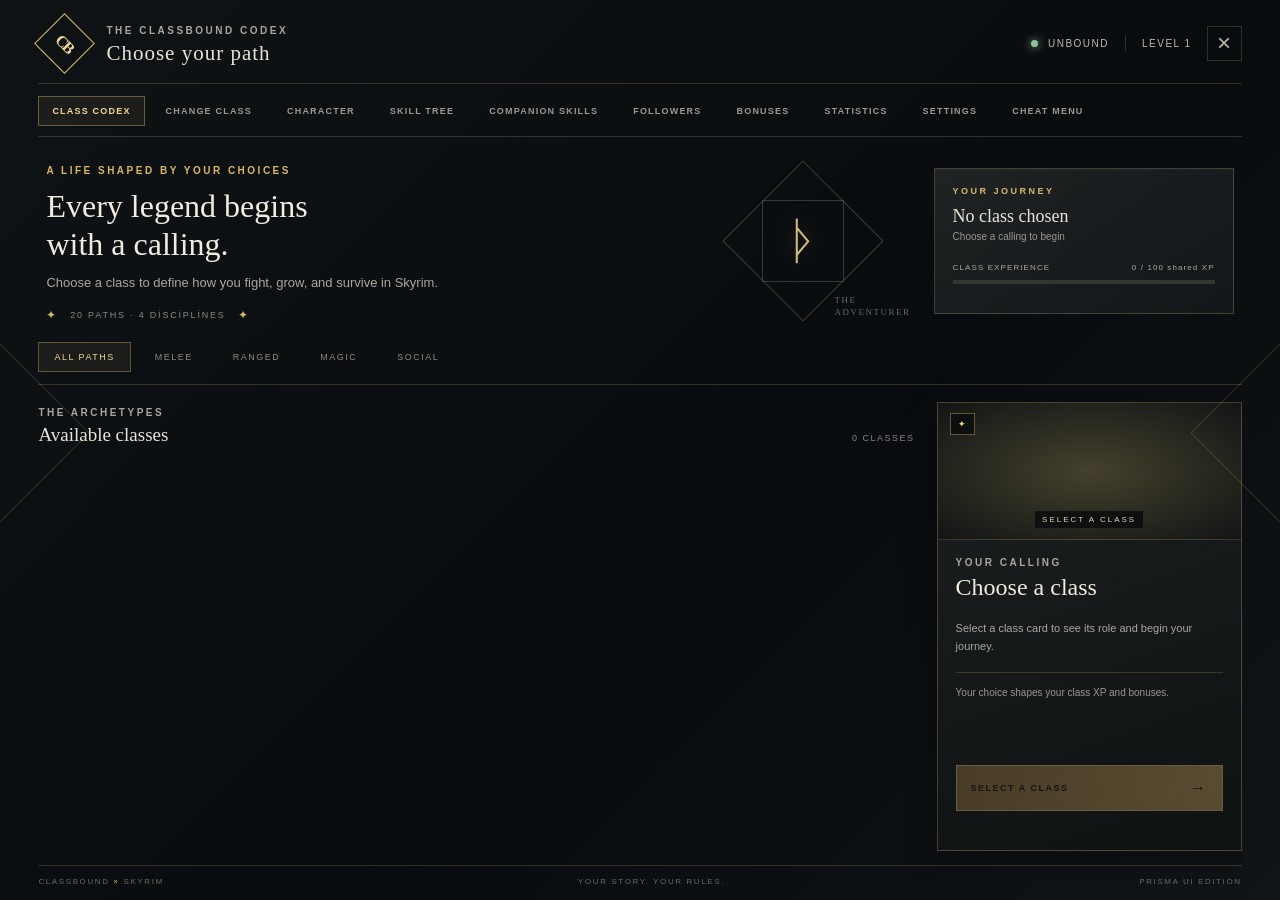
==== Data/PrismaUI/views/ClassBound/index.html @ ce608eff "Initial ClassBound source and UI" ====
<!doctype html>
<html lang="tr">
<head>
  <meta charset="utf-8">
  <meta name="viewport" content="width=device-width, initial-scale=1">
  <title>ClassBound</title>
  <link rel="stylesheet" href="styles.css">
</head>
<body>
  <main class="app-shell">
    <header class="topbar">
      <div class="brand-mark">CB</div>
      <div class="brand-copy"><span class="eyebrow">THE CLASSBOUND CODEX</span><h1>Choose your path</h1></div>
      <div class="top-status"><span class="status-dot"></span><span id="active-label">UNBOUND</span><span class="divider"></span><span id="level-label">LEVEL 1</span></div>
      <button class="icon-button" aria-label="Close" onclick="window.closeClassBound()">×</button>
    </header>

    <nav class="page-nav" id="page-nav" aria-label="ClassBound pages"></nav>

    <div class="page-panel" id="page-codex">

    <section class="hero-row">
      <div class="hero-copy">
        <span class="eyebrow gold">A LIFE SHAPED BY YOUR CHOICES</span>
        <h2 id="hero-title">Every legend begins<br>with a calling.</h2>
        <p id="hero-description">Choose a class to define how you fight, grow, and survive in Skyrim.</p>
        <div class="hero-meta"><span class="rune">✦</span><span>20 paths · 4 disciplines</span><span class="rune">✦</span></div>
      </div>
      <div class="hero-art" aria-hidden="true"><div class="sigil-ring ring-one"></div><div class="sigil-ring ring-two"></div><div class="sigil">ᚦ</div><div class="art-caption">THE<br>ADVENTURER</div></div>
      <aside class="progress-card">
        <div class="card-kicker">YOUR JOURNEY</div>
        <div class="journey-class" id="journey-class">No class chosen</div>
        <div class="journey-sub" id="journey-sub">Choose a calling to begin</div>
        <div class="xp-label"><span>CLASS EXPERIENCE</span><span id="xp-values">0 / 100</span></div>
        <div class="xp-track"><div id="xp-fill"></div></div>
        <div class="journey-footer"><span id="change-cost"></span></div>
      </aside>
    </section>

    <nav class="category-nav" id="category-nav" aria-label="Class categories"></nav>
    <section class="content-grid">
      <div class="class-list-wrap">
        <div class="section-heading"><div><span class="eyebrow">THE ARCHETYPES</span><h3>Available classes</h3></div><span class="class-count" id="class-count">20 CLASSES</span></div>
        <div class="class-grid" id="class-grid"></div>
      </div>
      <aside class="detail-panel" id="detail-panel">
        <div class="detail-art" id="detail-art"><img class="detail-image" id="detail-image" alt="" hidden><div class="detail-sigil" id="detail-sigil">✦</div><span class="detail-tag" id="detail-category">SELECT A CLASS</span></div>
        <div class="detail-body">
          <div class="eyebrow">YOUR CALLING</div>
          <h3 id="detail-name">Choose a class</h3>
          <p id="detail-playstyle" class="playstyle"></p>
          <p id="detail-description" class="detail-description">Select a class card to see its role and begin your journey.</p>
          <div class="detail-rule"></div>
          <div class="selection-note" id="selection-note">Your choice shapes your class XP and bonuses.</div>
          <button class="choose-button" id="choose-button" disabled onclick="window.showConfirmation()"><span id="choose-label">SELECT A CLASS</span><span>→</span></button>
          <div class="trainer-note" id="trainer-note"></div>
        </div>
      </aside>
    </section>
    <footer class="bottom-bar"><span>CLASSBOUND <i>×</i> SKYRIM</span><span>YOUR STORY. YOUR RULES.</span><span>PRISMA UI EDITION</span></footer>
    </div>

    <div class="page-panel" id="page-other" hidden>
      <section class="dynamic-panel">
        <header class="dynamic-heading"><span class="eyebrow gold">CLASSBOUND CODEX</span><h2 id="dynamic-title">Character</h2><p id="dynamic-subtitle"></p></header>
        <div id="dynamic-content" class="dynamic-content"></div>
      </section>
      <footer class="bottom-bar"><span>CLASSBOUND <i>×</i> SKYRIM</span><span>YOUR STORY. YOUR RULES.</span><span id="dynamic-footer">PRISMA UI EDITION</span></footer>
    </div>
  </main>
  <div class="modal-backdrop" id="confirm-modal" hidden>
    <section class="confirm-dialog" role="dialog" aria-modal="true" aria-labelledby="confirm-title">
      <span class="eyebrow gold">A CHOICE THAT SHAPES YOUR JOURNEY</span>
      <h2 id="confirm-title">Choose this calling?</h2>
      <p id="confirm-copy"></p>
      <div class="confirm-actions"><button class="cancel-button" onclick="hideConfirmation()">CANCEL</button><button class="confirm-button" onclick="confirmSelection()">CONFIRM</button></div>
    </section>
  </div>
  <audio id="classbound-level-up-audio" src="assets/level-up.mp3" preload="auto"></audio>
  <script src="app.js"></script>
</body>
</html>
---- Data/PrismaUI/views/ClassBound/styles.css ----
:root{color-scheme:dark;--ink:#e8e4d9;--muted:#9d9a91;--gold:#d8b66a;--gold-bright:#f0d795;--line:rgba(218,184,109,.2);--panel:rgba(16,19,22,.92);--blue:#88a7b9}
*{box-sizing:border-box}
html,body{margin:0;width:100%;height:100%;overflow:hidden;background:transparent;color:var(--ink);font-family:Georgia,'Segoe UI',serif}
body{display:grid;place-items:center;padding:2.2vh 3vw;background:radial-gradient(ellipse at 50% 42%,rgba(23,34,39,.62),rgba(4,7,9,.25) 68%,transparent)}
button{font:inherit;color:inherit}
.app-shell{width:min(1520px,94vw);height:min(940px,92vh);min-height:620px;padding:26px 34px 16px;display:flex;flex-direction:column;background:linear-gradient(135deg,rgba(15,19,22,.97),rgba(9,12,15,.94) 58%,rgba(17,20,23,.96));border:1px solid rgba(224,190,118,.4);box-shadow:0 24px 90px #000b,inset 0 0 0 5px rgba(218,184,109,.035);position:relative;overflow:hidden}
.app-shell:before,.app-shell:after{content:"";position:absolute;width:180px;height:180px;border:1px solid rgba(218,184,109,.18);transform:rotate(45deg);pointer-events:none}
.app-shell:before{left:-130px;top:38%}.app-shell:after{right:-130px;top:38%}
.topbar{display:flex;align-items:center;gap:15px;padding-bottom:17px;border-bottom:1px solid var(--line);z-index:1}
.brand-mark{width:43px;height:43px;border:1px solid var(--gold);display:grid;place-items:center;color:var(--gold-bright);font-weight:700;letter-spacing:-2px;transform:rotate(45deg);margin:0 5px}
.brand-copy{flex:1}.eyebrow,.card-kicker{font:600 10px 'Segoe UI',sans-serif;letter-spacing:2.5px;color:#a9a69d}.brand-copy h1{font:500 21px Georgia,serif;margin:3px 0 0;letter-spacing:1px}.gold{color:var(--gold)}
.top-status{display:flex;align-items:center;gap:10px;color:#bdb9ae;font:10px 'Segoe UI',sans-serif;letter-spacing:1.5px}.status-dot{width:7px;height:7px;border-radius:50%;background:#8dc29b;box-shadow:0 0 9px #8dc29b}.divider{height:16px;border-left:1px solid var(--line);margin:0 6px}
.icon-button{width:35px;height:35px;border:1px solid var(--line);background:transparent;color:#bab5a8;font:24px 'Segoe UI',sans-serif;cursor:pointer}.icon-button:hover{border-color:var(--gold);color:var(--gold-bright)}
.hero-row{display:grid;grid-template-columns:1fr 210px 300px;align-items:center;gap:26px;min-height:205px;padding:19px 8px 16px;position:relative}.hero-copy{z-index:1}.hero-copy h2{font:500 clamp(25px,2.5vw,37px)/1.18 Georgia,serif;margin:10px 0;color:#f1ecdf}.hero-copy p{color:#aaa79e;font:13px 'Segoe UI',sans-serif;margin:0;max-width:440px;line-height:1.6}.hero-meta{display:flex;align-items:center;gap:12px;color:#89877f;font:9px 'Segoe UI',sans-serif;letter-spacing:1.8px;text-transform:uppercase;margin-top:14px}.rune{color:var(--gold);font-size:12px}
.hero-art{height:155px;position:relative;display:grid;place-items:center;opacity:.86}.sigil-ring{position:absolute;border:1px solid rgba(218,184,109,.34);transform:rotate(45deg)}.ring-one{height:114px;width:114px}.ring-two{height:82px;width:82px;border-color:rgba(136,167,185,.35);transform:none}.sigil{font:50px Georgia,serif;color:var(--gold-bright);text-shadow:0 0 28px #d8b66a59}.art-caption{position:absolute;right:-3px;bottom:0;font:9px/1.35 Georgia,serif;letter-spacing:1.5px;color:#77766e}
.progress-card{padding:17px 18px;background:linear-gradient(145deg,rgba(35,39,40,.85),rgba(20,24,26,.8));border:1px solid rgba(218,184,109,.24);box-shadow:inset 0 1px #ffffff0a}.card-kicker{color:var(--gold);font-size:9px}.journey-class{font:500 18px Georgia,serif;margin-top:10px}.journey-sub{font:10px 'Segoe UI',sans-serif;color:#99978e;margin-top:4px;min-height:13px}.xp-label{display:flex;justify-content:space-between;font:8px 'Segoe UI',sans-serif;letter-spacing:1.1px;color:#aaa79e;margin-top:19px}.xp-track{height:4px;background:#343634;margin-top:8px}.xp-track div{height:100%;width:0;background:linear-gradient(90deg,#927644,var(--gold-bright));box-shadow:0 0 10px #d8b66a66;transition:width .4s}.journey-footer{display:flex;justify-content:space-between;color:#9f9d95;font:9px 'Segoe UI',sans-serif;margin-top:12px}.journey-footer b{color:var(--gold-bright)}
.category-nav{display:flex;gap:8px;border-bottom:1px solid var(--line);padding:0 0 12px}.category-tab{border:1px solid transparent;background:transparent;color:#8c8a83;padding:9px 15px;font:9px 'Segoe UI',sans-serif;letter-spacing:1.5px;cursor:pointer}.category-tab:hover{color:#ddd6c6}.category-tab.active{color:var(--gold-bright);border-color:#dab86d5c;background:#dab86d12}
.content-grid{display:grid;grid-template-columns:minmax(0,1fr) 305px;gap:22px;min-height:0;flex:1;padding:17px 0 14px}.class-list-wrap{min-width:0;display:flex;flex-direction:column}.section-heading{display:flex;align-items:end;justify-content:space-between;margin-bottom:13px}.section-heading h3{font:500 19px Georgia,serif;margin:4px 0 0}.class-count{font:9px 'Segoe UI',sans-serif;letter-spacing:1.5px;color:#88867e;padding-bottom:3px}
.class-grid{display:grid;grid-template-columns:repeat(4,minmax(115px,1fr));gap:9px;overflow-y:auto;padding:2px 7px 10px 2px;align-content:start;scrollbar-width:thin;scrollbar-color:#66563a transparent}.class-card{min-height:92px;padding:13px 12px;background:linear-gradient(145deg,#232727c2,#131617cc);border:1px solid #ffffff13;cursor:pointer;text-align:left;position:relative;overflow:hidden;transition:transform .18s,border-color .18s}.class-card:before{content:"";position:absolute;left:0;top:0;bottom:0;width:2px;background:var(--accent,#c49c52);opacity:.6}.class-card:hover{transform:translateY(-2px);border-color:#dab86d80;background:linear-gradient(145deg,#36332acc,#161919db)}.class-card.selected{border-color:var(--gold);box-shadow:inset 0 0 18px #dab86d14}.class-card.current:after{content:"ACTIVE";position:absolute;right:7px;top:7px;color:#9dc4a4;font:7px 'Segoe UI',sans-serif;letter-spacing:1px}.class-icon{font:11px Georgia,serif;color:var(--accent,#d8b66a);letter-spacing:1px}.class-name{font:500 14px Georgia,serif;margin-top:9px;color:#e6e1d4}.class-role{font:9px 'Segoe UI',sans-serif;color:#929087;margin-top:4px;white-space:nowrap;overflow:hidden;text-overflow:ellipsis}
.detail-panel{border:1px solid #dab86d47;background:linear-gradient(160deg,#1d2121f0,#0e1112f5);display:flex;flex-direction:column;min-height:0;box-shadow:0 8px 30px #0006}.detail-art{height:137px;flex:none;display:grid;place-items:center;position:relative;background:radial-gradient(circle at 50% 55%,#ae8b442f,transparent 62%),linear-gradient(135deg,#25292a,#141819);border-bottom:1px solid var(--line)}.detail-art:before,.detail-art:after{content:"";position:absolute;width:90px;height:90px;border:1px solid #dab86d3b;transform:rotate(45deg)}.detail-art:after{width:62px;height:62px;transform:none;border-color:#88a7b940}.detail-sigil{font:34px Georgia,serif;color:var(--gold-bright);text-shadow:0 0 25px #d8b66a66;z-index:1}.detail-tag{position:absolute;bottom:11px;font:8px 'Segoe UI',sans-serif;letter-spacing:2px;color:#b5a984}.detail-body{padding:17px 18px;display:flex;flex-direction:column;min-height:0;flex:1}.detail-body h3{font:500 24px Georgia,serif;margin:6px 0 5px;color:#f2ecdd}.playstyle{margin:0;color:var(--blue);font:10px 'Segoe UI',sans-serif;letter-spacing:.7px;text-transform:uppercase}.detail-description{color:#aaa79e;font:11px/1.65 'Segoe UI',sans-serif;margin:13px 0}.detail-rule{border-top:1px solid var(--line);margin:4px 0 12px}.selection-note{font:10px/1.5 'Segoe UI',sans-serif;color:#9a978e;min-height:45px}.choose-button{display:flex;align-items:center;justify-content:space-between;width:100%;padding:13px 14px;margin-top:auto;background:linear-gradient(100deg,#9c7840,#c3a05c);border:1px solid #e2c783;color:#171512;font:700 9px 'Segoe UI',sans-serif;letter-spacing:1.5px;cursor:pointer;transition:.2s}.choose-button:hover:not(:disabled){filter:brightness(1.13);box-shadow:0 0 20px #d8b66a38}.choose-button:disabled{opacity:.4;cursor:default}.choose-button span:last-child{font-size:16px}.trainer-note{font:9px 'Segoe UI',sans-serif;color:#d0a46e;min-height:14px;margin-top:8px;text-align:center}
.bottom-bar{display:flex;justify-content:space-between;border-top:1px solid var(--line);padding-top:11px;color:#696a64;font:8px 'Segoe UI',sans-serif;letter-spacing:1.6px}.bottom-bar i{font-style:normal;color:var(--gold)}
.modal-backdrop{position:fixed;inset:0;z-index:5;display:grid;place-items:center;background:#020405bd;backdrop-filter:blur(4px)}.modal-backdrop[hidden]{display:none}.confirm-dialog{width:min(470px,90vw);padding:30px;background:linear-gradient(145deg,#222625,#101415);border:1px solid #dab86d80;box-shadow:0 20px 80px #000b}.confirm-dialog h2{font:500 25px Georgia,serif;margin:12px 0}.confirm-dialog p{font:12px/1.7 'Segoe UI',sans-serif;color:#aaa79e}.confirm-actions{display:flex;justify-content:flex-end;gap:10px;margin-top:25px}.confirm-actions button{padding:11px 18px;font:700 9px 'Segoe UI',sans-serif;letter-spacing:1.4px;cursor:pointer}.cancel-button{border:1px solid #ffffff26;background:#ffffff08;color:#c8c3b7}.confirm-button{border:1px solid #e2c783;background:linear-gradient(100deg,#9c7840,#c3a05c);color:#171512}
@media(max-width:1050px){.app-shell{padding:20px 22px 13px}.hero-row{grid-template-columns:1fr 150px 255px;gap:12px}.content-grid{grid-template-columns:minmax(0,1fr) 270px;gap:14px}.class-grid{grid-template-columns:repeat(3,minmax(110px,1fr))}.class-card{min-height:80px}.detail-body{padding:14px}}
@media(max-height:720px){.hero-row{min-height:160px;padding:10px 8px}.hero-art{height:120px}.detail-art{height:105px}.class-card{min-height:73px}.class-grid{gap:7px}.category-tab{padding:7px 12px}}
/* Prisma page navigation and full-screen shell keep the SKSE framework panel covered. */
html,body{background:#080b0d}
body{display:block;padding:0}
.app-shell{width:100vw;height:100vh;min-height:0;max-width:none;padding:20px 3vw 14px;border:0;box-shadow:none}
.page-nav{display:flex;gap:7px;overflow-x:auto;padding:12px 0 10px;border-bottom:1px solid var(--line);flex:none;scrollbar-width:thin}
.page-nav button{white-space:nowrap;border:1px solid transparent;background:transparent;color:#9b988e;padding:9px 13px;font:600 9px 'Segoe UI',sans-serif;letter-spacing:1.2px;cursor:pointer}
.page-nav button:hover{color:#eee7d7;border-color:#dab86d30}
.page-nav button.active{color:var(--gold-bright);background:#dab86d12;border-color:#dab86d66}
.page-panel{min-height:0;flex:1;display:flex;flex-direction:column;overflow:hidden}
.page-panel[hidden]{display:none}
.dynamic-panel{display:flex;flex-direction:column;min-height:0;flex:1;margin:14px 0;padding:24px 28px;background:linear-gradient(145deg,rgba(15,19,22,.98),rgba(9,12,15,.98));border:1px solid rgba(224,190,118,.3);overflow:hidden}
.dynamic-heading{padding-bottom:17px;border-bottom:1px solid var(--line);flex:none}
.dynamic-heading h2{font:500 27px Georgia,serif;margin:6px 0;color:#f1ecdf}
.dynamic-heading p{font:12px 'Segoe UI',sans-serif;color:#aaa79e;margin:0}
.dynamic-content{min-height:0;overflow:auto;padding:18px 6px 24px 0;display:grid;grid-template-columns:repeat(auto-fit,minmax(min(100%,330px),1fr));gap:13px;align-content:start;scrollbar-width:thin;scrollbar-color:#66563a transparent}
.info-card{padding:18px 20px;background:linear-gradient(145deg,#232727c2,#131617e8);border:1px solid #dab86d35;box-shadow:inset 2px 0 #dab86d36}
.info-card h3{font:500 17px Georgia,serif;color:#eadfc9;margin:0 0 9px}
.info-card p,.info-card li{font:12px/1.6 'Segoe UI',sans-serif;color:#aaa79e}
.info-card ul{padding-left:20px;margin:8px 0}
.stat-grid{display:grid;grid-template-columns:repeat(auto-fit,minmax(150px,1fr));gap:10px;width:100%}
.stat-tile{padding:18px;background:#1a1e1f;border:1px solid #ffffff12}.stat-tile strong{display:block;color:var(--gold-bright);font:500 24px Georgia,serif}.stat-tile span{display:block;color:#97948b;font:9px 'Segoe UI',sans-serif;letter-spacing:1px;margin-top:7px;text-transform:uppercase}
.progress-line{height:5px;background:#343634;margin:11px 0}.progress-line span{display:block;height:100%;background:linear-gradient(90deg,#927644,var(--gold-bright))}
.action-button,.select-control,.range-control{border:1px solid #dab86d68;background:#dab86d13;color:#e5d9be;padding:10px 13px;font:600 10px 'Segoe UI',sans-serif;letter-spacing:.6px;cursor:pointer}
.action-button:hover{background:#dab86d2d}.action-button:disabled{opacity:.38;cursor:default}
.select-control{min-width:170px;background:#141819}.setting-row{display:flex;align-items:center;justify-content:space-between;gap:20px;padding:13px 0;border-bottom:1px solid #ffffff12;font:12px 'Segoe UI',sans-serif;color:#d0cbbf}
.setting-row input[type=checkbox]{width:17px;height:17px;accent-color:#d8b66a}.setting-row input[type=range]{width:min(240px,45vw);accent-color:#d8b66a}
@media(max-width:760px){.app-shell{padding:12px 12px 10px}.hero-row{grid-template-columns:1fr 120px;min-height:160px}.progress-card{grid-column:1/-1}.hero-art{height:100px}.content-grid{grid-template-columns:1fr}.detail-panel{display:none}.class-grid{grid-template-columns:repeat(2,minmax(110px,1fr))}.dynamic-panel{padding:16px}.page-nav button{padding:8px 10px}}

.follower-card{position:relative;overflow:hidden}.follower-card:after{content:'';position:absolute;right:-32px;top:-38px;width:112px;height:112px;border:1px solid #dab86d19;transform:rotate(45deg);pointer-events:none}.follower-heading{display:flex;align-items:center;gap:12px;position:relative;z-index:1}.follower-emblem{display:grid;place-items:center;width:42px;height:42px;flex:none;border:1px solid #dab86d70;background:radial-gradient(circle,#dab86d24,#101415);color:var(--gold-bright);font:20px Georgia,serif}.follower-heading>span:nth-child(2){font:500 18px Georgia,serif;color:#eee5d2}.follower-heading small{display:block;margin-top:5px;color:#8f9a8e;font:8px 'Segoe UI',sans-serif;letter-spacing:1.5px}.follower-level{margin-left:auto;padding:6px 8px;border:1px solid #dab86d34;color:#d9bd80;font:9px 'Segoe UI',sans-serif;letter-spacing:1px}.follower-progression{margin:15px 0 4px}.follower-progression .progress-line{margin:0}.follower-progression p,.follower-hint{margin:6px 0 0;font:10px 'Segoe UI',sans-serif;color:#85857e}.follower-card .setting-row{position:relative;z-index:1}.follower-card .select-control{min-width:190px}.follower-assign{width:100%;margin-top:12px}.follower-hint{color:#c9a96b}.action-button:disabled,.select-control:disabled{opacity:.45;cursor:default}

/* Keep selected follower class labels inside their preview box at every card width. */
.follower-role-preview{width:100%;min-width:0;box-sizing:border-box}
.follower-role-preview>img{flex:0 0 39px}
.follower-role-preview>span{display:block;flex:1 1 0;min-width:0;max-width:100%;overflow:hidden}
.follower-role-preview b{max-width:100%;overflow:hidden;text-overflow:ellipsis;white-space:nowrap}
.follower-heading>span:nth-child(2){flex:1 1 auto;min-width:0;overflow:hidden;text-overflow:ellipsis;white-space:nowrap}
.follower-card .setting-row>span{flex:0 0 auto}
.follower-card .select-control{flex:0 1 60%;width:60%;min-width:0;max-width:60%;text-overflow:ellipsis}

.change-current{display:flex;align-items:center;gap:14px;min-width:0}
.change-current img{width:56px;height:72px;flex:none;object-fit:cover;border:1px solid #dab86d70}
.change-current h3{margin:5px 0;color:#eee5d2;font:500 17px Georgia,serif}
.change-current p{margin:0;font:10px 'Segoe UI',sans-serif;color:#9c998f}
.change-choices-card{grid-column:1/-1}
.change-class-grid{display:grid;grid-template-columns:repeat(auto-fill,minmax(min(100%,220px),1fr));gap:9px}
.change-class-choice{display:flex;align-items:center;gap:10px;width:100%;min-width:0;padding:8px;border:1px solid #ffffff18;background:#111516;color:#e6e1d4;text-align:left;cursor:pointer}
.change-class-choice:hover,.change-class-choice.selected{border-color:#dab86d88;background:#dab86d12}
.change-class-choice.current{border-color:#8dc29b55}
.change-class-choice img{width:42px;height:54px;flex:none;object-fit:cover;border:1px solid color-mix(in srgb,var(--accent,#d8b66a) 60%,transparent)}
.change-class-choice>span{display:block;flex:1 1 auto;min-width:0;overflow:hidden}
.change-class-choice b,.change-class-choice small{display:block;overflow:hidden;text-overflow:ellipsis;white-space:nowrap}
.change-class-choice b{font:500 13px Georgia,serif}
.change-class-choice small{margin-top:5px;color:#929087;font:9px 'Segoe UI',sans-serif}
.change-class-choice i{flex:none;color:var(--gold-bright);font:7px 'Segoe UI',sans-serif;letter-spacing:.8px}
.change-class-confirm{margin-top:5px}

.skill-summary{display:grid;grid-template-columns:repeat(3,minmax(80px,1fr)) auto;align-items:center;gap:12px;padding:14px;margin-bottom:18px;border:1px solid #dab86d38;background:linear-gradient(110deg,#dab86d10,#111516)}.skill-summary>div{display:flex;flex-direction:column;gap:5px}.skill-summary small{color:#9c9278;font:8px 'Segoe UI',sans-serif;letter-spacing:1.2px}.skill-summary b{color:#eee5d2;font:22px Georgia,serif}.skill-summary .available b{color:#e4c779}.skill-reset{white-space:nowrap}.skill-category{grid-column:1/-1;margin:20px 0 9px;color:#d8bf88;font:15px Georgia,serif;letter-spacing:.6px}.skill-grid{display:grid;grid-template-columns:repeat(auto-fill,minmax(min(100%,245px),1fr));gap:10px}.skill-card{min-width:0;padding:13px;border:1px solid #ffffff18;background:linear-gradient(145deg,#171b1c,#101314);box-shadow:0 8px 20px #0003}.skill-card-head{display:flex;align-items:center;gap:9px}.skill-glyph{display:grid;place-items:center;width:34px;height:34px;border:1px solid #dab86d55;color:#e2c77e;background:#dab86d0c;font:17px Georgia,serif}.skill-name{flex:1;min-width:0;color:#eee5d2;font:15px Georgia,serif}.skill-rank{color:#e4c779;font:16px Georgia,serif}.skill-rank i{color:#817d72;font:10px 'Segoe UI',sans-serif;font-style:normal}.skill-card p{min-height:30px;margin:11px 0 7px;color:#aaa69a;font:10px/1.5 'Segoe UI',sans-serif}.skill-effect{min-height:28px;color:#d4bd85;font:10px/1.4 'Segoe UI',sans-serif}.rank-track{display:flex;gap:3px;margin:12px 0}.rank-track i{height:4px;flex:1;background:#ffffff14}.rank-track i.filled{background:linear-gradient(90deg,#9c7742,#e6cb83);box-shadow:0 0 6px #dab86d44}.skill-upgrade{width:100%;padding:8px}.skill-upgrade:disabled,.skill-reset:disabled{opacity:.42;cursor:default}.companion-skill-picker{display:grid;grid-template-columns:repeat(auto-fit,minmax(min(100%,420px),1fr));gap:12px}.companion-skill-card{min-width:0;padding:13px;border:1px solid #dab86d2c;background:#101415}.companion-skill-card .skill-summary{grid-template-columns:repeat(3,minmax(55px,1fr));gap:7px;padding:10px}.companion-skill-card .skill-summary .skill-reset{grid-column:1/-1}.companion-skill-card .skill-summary b{font-size:18px}.companion-skill-card .skill-grid{grid-template-columns:1fr}.companion-skill-card .skill-card p{min-height:auto}

/* Cropped class portraits from the supplied 5x4 poster */
.class-card{display:grid;grid-template-columns:62px minmax(0,1fr);align-items:center;gap:10px;min-height:98px;padding:7px 10px}.class-thumb{width:62px;height:82px;object-fit:cover;object-position:center;border:1px solid color-mix(in srgb,var(--accent,#d8b66a) 65%,transparent);box-shadow:0 4px 14px #0008}.class-card-copy{display:flex;min-width:0;flex-direction:column;align-items:flex-start}.class-card-copy .class-icon{font:8px 'Segoe UI',sans-serif;letter-spacing:1.2px;color:var(--accent,#d8b66a)}.class-card-copy .class-name{font:500 14px Georgia,serif;margin-top:5px;color:#e6e1d4}.class-card-copy .class-role{font:9px/1.3 'Segoe UI',sans-serif;color:#929087;margin-top:4px;white-space:normal;overflow:hidden;display:-webkit-box;-webkit-line-clamp:2;-webkit-box-orient:vertical}.detail-art{overflow:hidden;background:radial-gradient(ellipse at center,#44402b,#121516)}.detail-art:before,.detail-art:after{display:none}.detail-image{position:absolute;inset:0;width:100%;height:100%;object-fit:contain;object-position:center;opacity:.94}.detail-image[hidden]{display:none}.detail-art.has-art{background:linear-gradient(0deg,#080b0de8,transparent 55%),#111516}.detail-sigil{position:absolute;left:12px;top:10px;z-index:1;padding:5px 7px;border:1px solid #dab86d6b;background:#090b0dc9;color:var(--gold-bright);font:9px 'Segoe UI',sans-serif;letter-spacing:1px;text-shadow:0 1px 5px #000}.detail-tag{z-index:1;padding:4px 7px;background:#080b0dcc;color:#e2d4b3}.follower-role-preview{display:flex;align-items:center;gap:11px;min-height:60px;margin:12px 0;padding:7px;border:1px solid #dab86d2a;background:linear-gradient(110deg,#dab86d0b,#111516b8)}.follower-role-preview img{width:39px;height:49px;object-fit:cover;border:1px solid #dab86d70}.follower-role-preview small,.follower-role-preview b{display:block}.follower-role-preview small{margin-bottom:5px;color:#9c9278;font:8px 'Segoe UI',sans-serif;letter-spacing:1.3px}.follower-role-preview b{color:#e6d9bd;font:14px Georgia,serif}.role-unassigned{color:#929087;font:10px 'Segoe UI',sans-serif}@media(max-width:1050px){.class-card{grid-template-columns:52px minmax(0,1fr);gap:8px;padding:6px}.class-thumb{width:52px;height:72px}.class-card-copy .class-name{font-size:12px}}@media(max-width:760px){.class-card{min-height:88px;grid-template-columns:48px minmax(0,1fr)}.class-thumb{width:48px;height:68px}}

/* Compact skill atlas: all player attributes fit in a few rows. */
.skill-tree,.companion-skill-layout,.follower-roster{grid-column:1/-1;min-width:0;width:100%}
.skill-summary{grid-template-columns:repeat(3,minmax(0,1fr));gap:9px 16px;margin:0 0 13px;padding:10px 14px}
.skill-summary>div{align-items:center;gap:2px}.skill-summary b{font-size:18px}.skill-reset{grid-column:1/-1;justify-self:end;min-width:150px;padding:7px 12px}
.skill-grid{grid-template-columns:repeat(5,minmax(0,1fr));gap:8px}
.skill-card{padding:9px;display:flex;flex-direction:column;min-height:0}
.skill-card-head{gap:6px}.skill-glyph{width:27px;height:27px;font-size:14px}.skill-name{font-size:12px}.skill-rank{font-size:14px}
.skill-card p{min-height:30px;margin:7px 0 4px;font-size:9px;line-height:1.35}
.skill-effect{min-height:25px;font-size:9px;line-height:1.35}
.rank-track{gap:2px;margin:7px 0}.rank-track i{height:3px}.skill-upgrade{margin-top:auto;padding:6px 7px;font-size:9px}
.companion-skill-layout{display:grid;grid-template-columns:220px minmax(0,1fr);gap:15px;align-items:start}
.skill-follower-list{display:grid;gap:6px;max-height:calc(100vh - 250px);overflow:auto;padding-right:4px;scrollbar-width:thin;scrollbar-color:#66563a transparent}
.skill-follower-choice{display:flex;align-items:center;gap:9px;width:100%;min-width:0;padding:8px;border:1px solid #ffffff18;background:#15191a;text-align:left;cursor:pointer}
.skill-follower-choice:hover,.skill-follower-choice.selected{border-color:#dab86d8a;background:#dab86d12}
.skill-follower-choice .follower-emblem{width:34px;height:34px;font-size:16px}
.skill-follower-choice>span:last-child{min-width:0;overflow:hidden}.skill-follower-choice b,.skill-follower-choice small{display:block;overflow:hidden;text-overflow:ellipsis;white-space:nowrap}.skill-follower-choice b{font:12px Georgia,serif;color:#eee5d2}.skill-follower-choice small{margin-top:4px;color:#99958a;font:8px 'Segoe UI',sans-serif;letter-spacing:.5px}
.companion-skill-detail{min-width:0}.companion-skill-detail>header{display:flex;align-items:baseline;gap:12px;margin-bottom:10px}.companion-skill-detail>header h3{margin:0;color:#eee5d2;font:18px Georgia,serif}.companion-skill-detail>header p{margin:0;color:#99958a;font:9px 'Segoe UI',sans-serif}
.follower-roster{display:grid;grid-template-columns:repeat(2,minmax(0,1fr));gap:12px}
.follower-card{min-width:0;padding:13px;background:linear-gradient(145deg,#1d2323,#101415);border:1px solid #dab86d3c;box-shadow:inset 2px 0 #dab86d35}
.follower-card-head{display:flex;align-items:center;gap:10px;min-width:0}.follower-identity{display:flex;flex:1;flex-direction:column;min-width:0;gap:5px}.follower-identity b{overflow:hidden;text-overflow:ellipsis;white-space:nowrap;color:#eee5d2;font:16px Georgia,serif}.follower-identity small,.follower-assign-row small{color:#939084;font:8px 'Segoe UI',sans-serif;letter-spacing:1px}
.follower-portrait{flex:0 0 58px;width:58px;height:76px;object-fit:cover;object-position:center 22%;border:1px solid #dab86d85;box-shadow:0 3px 12px #0009}
.skill-follower-portrait{flex:0 0 38px;width:38px;height:48px;object-fit:cover;object-position:center 22%;border:1px solid #dab86d70}
.follower-class-badge{max-width:105px;overflow:hidden;text-overflow:ellipsis;white-space:nowrap;padding:6px 8px;border:1px solid #dab86d3a;color:#dec486;font:8px 'Segoe UI',sans-serif;letter-spacing:.6px}
.follower-card .follower-role-preview{margin:10px 0 8px;min-height:52px}.follower-progression{margin:8px 0}.progress-caption{display:flex;justify-content:space-between;gap:8px;color:#959184;font:8px 'Segoe UI',sans-serif;letter-spacing:.6px}.progress-caption b{color:#d2c49f;font-weight:500}.follower-progression .progress-line{margin:6px 0;height:3px}
.follower-assign-row{display:grid;grid-template-columns:minmax(0,1fr) auto;align-items:end;gap:9px}.follower-assign-row label{display:grid;gap:5px;min-width:0}.follower-assign-row .select-control{width:100%;min-width:0;padding:8px;font-size:9px}.follower-assign{margin:0;padding:8px 10px;white-space:nowrap}.follower-assign span{margin-left:7px;color:#d9bd80}.follower-card .follower-hint{margin:7px 0 0}
@media(max-width:1250px){.skill-grid{grid-template-columns:repeat(4,minmax(0,1fr))}}
@media(max-width:950px){.skill-grid{grid-template-columns:repeat(3,minmax(0,1fr))}.companion-skill-layout{grid-template-columns:175px minmax(0,1fr)}.follower-roster{grid-template-columns:1fr}}
@media(max-width:680px){.skill-grid{grid-template-columns:repeat(2,minmax(0,1fr))}.companion-skill-layout{grid-template-columns:1fr}.skill-follower-list{grid-template-columns:repeat(2,minmax(0,1fr));max-height:150px}.companion-skill-detail>header{display:block}.follower-assign-row{grid-template-columns:1fr}.follower-assign{width:100%}}
@media(max-width:1050px){.skill-grid{grid-template-columns:repeat(4,minmax(0,1fr))}}
@media(max-width:760px){.skill-grid{grid-template-columns:repeat(3,minmax(0,1fr))}}
@media(max-width:560px){.skill-grid{grid-template-columns:repeat(2,minmax(0,1fr))}}
@media(min-width:1051px){.skill-card{padding:8px}.skill-card p{min-height:24px;margin:6px 0 3px;line-height:1.25}.skill-effect{min-height:21px;line-height:1.25}.rank-track{margin:5px 0}.skill-grid{gap:7px}}


/* Prevent companion names and page copy from escaping narrow PrismaUI columns. */
.follower-emblem.class-abbreviation{display:grid;place-items:center;box-sizing:border-box;flex:0 0 38px;width:38px;min-width:38px;max-width:38px;height:38px;padding:0 2px;overflow:hidden;font:18px/1 Georgia,serif;letter-spacing:0}
.skill-follower-choice .follower-emblem.class-abbreviation{flex-basis:34px;width:34px;min-width:34px;max-width:34px;height:34px;font-size:16px}
.dynamic-heading{min-width:0}.dynamic-heading p{max-width:100%;min-width:0;white-space:normal;overflow-wrap:anywhere;line-height:1.45}
.skill-follower-choice{overflow:hidden}.skill-follower-choice .follower-emblem{width:34px;min-width:34px;max-width:34px;height:34px;overflow:hidden;padding:0 2px;white-space:nowrap;text-overflow:clip;font:600 9px/1 'Segoe UI',sans-serif;letter-spacing:0}
.skill-follower-choice>span:last-child{flex:1 1 0;min-width:0;max-width:100%;overflow:hidden}
.skill-follower-choice b,.skill-follower-choice small{max-width:100%;overflow:hidden;text-overflow:ellipsis;white-space:nowrap}
.companion-skill-layout{min-width:0;max-width:100%}.companion-skill-detail{min-width:0;max-width:100%;overflow:hidden}.companion-skill-detail>header{flex-wrap:wrap;min-width:0}.companion-skill-detail>header .eyebrow{flex:0 0 100%}.companion-skill-detail>header h3,.companion-skill-detail>header p{min-width:0;max-width:100%;overflow-wrap:anywhere;white-space:normal}.companion-skill-detail .skill-tree{min-width:0;max-width:100%}
@media(max-width:1100px){.companion-skill-layout{grid-template-columns:minmax(0,1fr)}.skill-follower-list{grid-auto-flow:column;grid-auto-columns:minmax(135px,1fr);grid-template-columns:none;grid-template-rows:1fr;max-height:none;overflow-x:auto;overflow-y:hidden;padding:0 0 5px}.skill-follower-choice{min-width:0}.companion-skill-detail>header{display:grid;grid-template-columns:minmax(0,1fr);gap:5px}.companion-skill-detail>header .eyebrow{grid-column:1}.companion-skill-detail>header p{line-height:1.4}}

/* Character page: dramatic class portrait and readable progression dashboard. */
.character-overview{grid-column:1/-1;display:grid;grid-template-columns:minmax(0,1fr);gap:12px;width:100%;min-width:0}
.character-banner{height:165px;position:relative;display:flex;align-items:end;overflow:hidden;padding:20px 24px;border:1px solid color-mix(in srgb,var(--character-accent,#d8b66a) 60%,transparent);background:#111516}
.character-banner>img{position:absolute;inset:0;width:100%;height:100%;object-fit:cover;object-position:center 34%;opacity:.62}
.character-banner-shade{position:absolute;inset:0;background:linear-gradient(90deg,#090c0de8 0%,#090c0d9c 44%,#090c0d14 100%),linear-gradient(0deg,#090c0da6,transparent 62%)}
.character-banner-copy{position:relative;z-index:1;min-width:0;max-width:75%}.character-banner-copy .eyebrow{color:var(--character-accent,#d8b66a);font-size:8px;letter-spacing:2px}.character-banner-copy h3{margin:7px 0 3px;color:#f3eddf;font:500 clamp(23px,2.5vw,34px) Georgia,serif;text-shadow:0 2px 12px #000}.character-banner-copy p{margin:0;color:#bbb7aa;font:10px 'Segoe UI',sans-serif;letter-spacing:1.1px;text-transform:uppercase}
.character-banner-sigil{position:absolute;right:30px;top:50%;transform:translateY(-50%);display:grid;place-items:center;width:84px;height:84px;border:1px solid color-mix(in srgb,var(--character-accent,#d8b66a) 70%,transparent);background:#080b0d88;color:var(--character-accent,#d8b66a);font:39px Georgia,serif;box-shadow:0 0 35px #0009,inset 0 0 20px #0008}
.character-level-card{display:grid;grid-template-columns:104px minmax(0,1fr);align-items:center;gap:17px;padding:14px 18px;border:1px solid #dab86d48;background:linear-gradient(105deg,#29251c,#191c1c 48%,#111516);box-shadow:inset 0 1px #ffffff0a}
.character-level-seal{width:86px;height:86px;display:flex;flex-direction:column;align-items:center;justify-content:center;position:relative;border:1px solid #dab86d8a;background:radial-gradient(circle,#dab86d23,#101415 68%);box-shadow:0 0 22px #dab86d15,inset 0 0 0 4px #dab86d0a}
.character-level-seal:before{content:'';position:absolute;inset:5px;border:1px solid #dab86d35;transform:rotate(45deg)}.character-level-seal span,.character-level-seal b,.character-level-seal i{position:relative}.character-level-seal span{color:#b7a57c;font:7px 'Segoe UI',sans-serif;letter-spacing:1.6px}.character-level-seal b{margin-top:1px;color:#f2d891;font:34px Georgia,serif;line-height:1}.character-level-seal i{margin-top:2px;color:#c8a75e;font:8px Georgia,serif;font-style:normal}
.character-level-info{min-width:0}.character-level-heading{display:flex;align-items:center;justify-content:space-between;gap:10px}.character-level-heading h4{margin:4px 0 0;color:#eee5d2;font:16px Georgia,serif}.character-level-heading>strong{color:#f0d795;font:20px Georgia,serif}.character-xp-caption{display:flex;justify-content:space-between;gap:8px;margin-top:14px;color:#99968c;font:8px 'Segoe UI',sans-serif;letter-spacing:.5px}.character-xp-caption b{color:#d7c79f;font-weight:500}.character-xp-track{height:7px;overflow:hidden;margin:7px 0;background:#080a0b;border:1px solid #ffffff12}.character-xp-track i{display:block;height:100%;background:linear-gradient(90deg,#80633a,#d8b66a,#f0d795);box-shadow:0 0 12px #e1bf6c77;transition:width .5s}.character-level-foot{display:flex;justify-content:space-between;gap:10px;color:#85837b;font:7px 'Segoe UI',sans-serif;letter-spacing:1px}.character-level-foot b{margin-left:4px;color:#cfc7b5;font-weight:500}
.character-detail-grid{display:grid;grid-template-columns:1fr 1fr;gap:12px;min-width:0}.character-profile-panel,.character-growth-panel{min-width:0;padding:14px 16px;border:1px solid #ffffff18;background:linear-gradient(145deg,#1c2121,#111415)}.character-panel-heading{display:flex;align-items:center;gap:10px;margin-bottom:12px}.character-panel-icon{display:grid;place-items:center;width:34px;height:34px;border:1px solid #dab86d55;background:#dab86d0d;color:#e3c77e;font:17px Georgia,serif}.character-panel-heading .eyebrow{font-size:7px;letter-spacing:1.5px}.character-panel-heading h4{margin:3px 0 0;color:#eee5d2;font:14px Georgia,serif}.character-stat-list{display:grid;gap:8px}.character-stat{display:grid;grid-template-columns:70px minmax(0,1fr) 32px;align-items:center;gap:9px;color:#aaa69a;font:9px 'Segoe UI',sans-serif}.character-stat>div{height:4px;background:#080a0b}.character-stat>div i{display:block;height:100%;background:linear-gradient(90deg,#80633a,#e4c77f);box-shadow:0 0 7px #dab86d40}.character-stat>b{text-align:right;color:#dbc58d;font:11px Georgia,serif}.character-stat>b small{color:#79776e;font:8px 'Segoe UI',sans-serif}.character-description{margin:12px 0 0;padding-top:9px;border-top:1px solid #ffffff12;color:#96938a;font:9px/1.5 'Segoe UI',sans-serif}.character-point-pair{display:grid;grid-template-columns:repeat(3,1fr);gap:7px}.character-point-pair>div{display:grid;gap:6px;padding:10px 7px;border:1px solid #dab86d24;background:#dab86d08;text-align:center}.character-point-pair small{color:#99927e;font:7px 'Segoe UI',sans-serif;letter-spacing:1px}.character-point-pair b{color:#f0d795;font:22px Georgia,serif}.character-status-line{display:flex;align-items:center;gap:7px;margin-top:11px;color:#a6a397;font:9px 'Segoe UI',sans-serif}.character-status-line .status-dot{width:6px;height:6px}
@media(max-width:850px){.character-banner{height:135px;padding:15px}.character-banner-sigil{right:16px;width:62px;height:62px;font-size:29px}.character-level-card{grid-template-columns:75px minmax(0,1fr);gap:11px;padding:11px}.character-level-seal{width:70px;height:70px}.character-level-seal b{font-size:28px}.character-detail-grid{grid-template-columns:1fr}.character-level-foot{font-size:6px}}
@media(max-width:520px){.character-xp-caption{flex-wrap:wrap}.character-xp-caption b{order:3;flex-basis:100%}.character-stat{grid-template-columns:58px minmax(0,1fr) 28px}.character-banner-sigil{width:48px;height:48px;font-size:23px}.character-banner-copy{max-width:82%}}

.test-tools-card{grid-column:1/-1;min-width:0}.test-warning{margin:0 0 16px;padding:10px 12px;border-left:2px solid #d6ad5c;background:#d6ad5c0d;color:#c8bea5;font:10px/1.5 'Segoe UI',sans-serif}.test-subject-label{display:flex;align-items:center;gap:14px;max-width:430px;margin-bottom:18px}.test-subject-label>span{flex:none;color:#a89b7c;font:8px 'Segoe UI',sans-serif;letter-spacing:1.4px}.test-subject-label select{flex:1;min-width:0}.test-action-grid{display:grid;grid-template-columns:repeat(3,minmax(0,1fr));gap:12px}.test-action-group{min-width:0;padding:14px;border:1px solid #dab86d30;background:linear-gradient(145deg,#171c1c,#101415)}.test-action-group p{min-height:28px;margin:7px 0 12px;color:#9b988e;font:9px/1.45 'Segoe UI',sans-serif}.test-action-group>div{display:flex;flex-wrap:wrap;gap:7px}.test-action{padding:8px 10px;font-size:9px}.test-cap-note{display:block;margin-top:14px;color:#77766f;font:8px 'Segoe UI',sans-serif;letter-spacing:.3px}@media(max-width:850px){.test-action-grid{grid-template-columns:1fr}.test-action-group p{min-height:0}}
.follower-level-test{display:grid;grid-template-columns:minmax(0,1fr) minmax(220px,360px) auto;align-items:center;gap:14px;margin-top:14px;padding:14px;border:1px solid #dab86d60;background:linear-gradient(110deg,#dab86d12,#101415)}.follower-level-test p{margin:6px 0 0;color:#a7a092;font:9px/1.5 'Segoe UI',sans-serif}.follower-level-test .test-subject-label{margin:0;max-width:none}.follower-level-buttons{display:flex;gap:7px}.follower-level-test .test-action{white-space:nowrap}.follower-level-test button:disabled,.follower-level-test select:disabled{opacity:.4;cursor:default}@media(max-width:850px){.follower-level-test{grid-template-columns:1fr}.follower-level-buttons{flex-wrap:wrap}}

/* Character banner: use a clear side portrait instead of a zoomed, blurry full-bleed card. */
.character-banner{height:190px;background:linear-gradient(110deg,#101516,#171d20)}
.character-banner>img{inset:0 0 0 auto;width:260px;height:100%;object-fit:cover;object-position:center;opacity:1}
.character-banner-shade{background:linear-gradient(90deg,#090c0df2 0%,#090c0de8 68%,#090c0d88 84%,transparent 100%),linear-gradient(0deg,#090c0d55,transparent 60%)}
.character-banner-sigil{right:18px;width:52px;height:52px;background:#080b0dd9;font-size:27px;box-shadow:0 3px 12px #0009}
@media(max-width:850px){.character-banner{height:165px}.character-banner>img{width:220px}.character-banner-sigil{right:14px;width:46px;height:46px;font-size:24px}}
@media(max-width:520px){.character-banner{height:145px}.character-banner>img{width:180px}.character-banner-sigil{right:10px;width:38px;height:38px;font-size:20px}.character-banner-copy{max-width:78%}}
/* Larger companion picker cards for easier browsing and selection. */
.companion-skill-layout{grid-template-columns:270px minmax(0,1fr);gap:18px}
.skill-follower-list{gap:9px}
.skill-follower-choice{min-height:84px;padding:10px 11px;gap:12px;border-radius:2px}
.skill-follower-portrait{flex-basis:52px;width:52px;height:66px}
.skill-follower-choice b{font-size:14px}
.skill-follower-choice small{font-size:9px;letter-spacing:.6px}
@media(max-width:950px){.companion-skill-layout{grid-template-columns:220px minmax(0,1fr)}}
@media(max-width:680px){.companion-skill-layout{grid-template-columns:1fr}.skill-follower-list{grid-template-columns:repeat(2,minmax(0,1fr));max-height:220px}.skill-follower-choice{min-height:76px;padding:8px;gap:8px}.skill-follower-portrait{flex-basis:42px;width:42px;height:56px}.skill-follower-choice b{font-size:12px}}
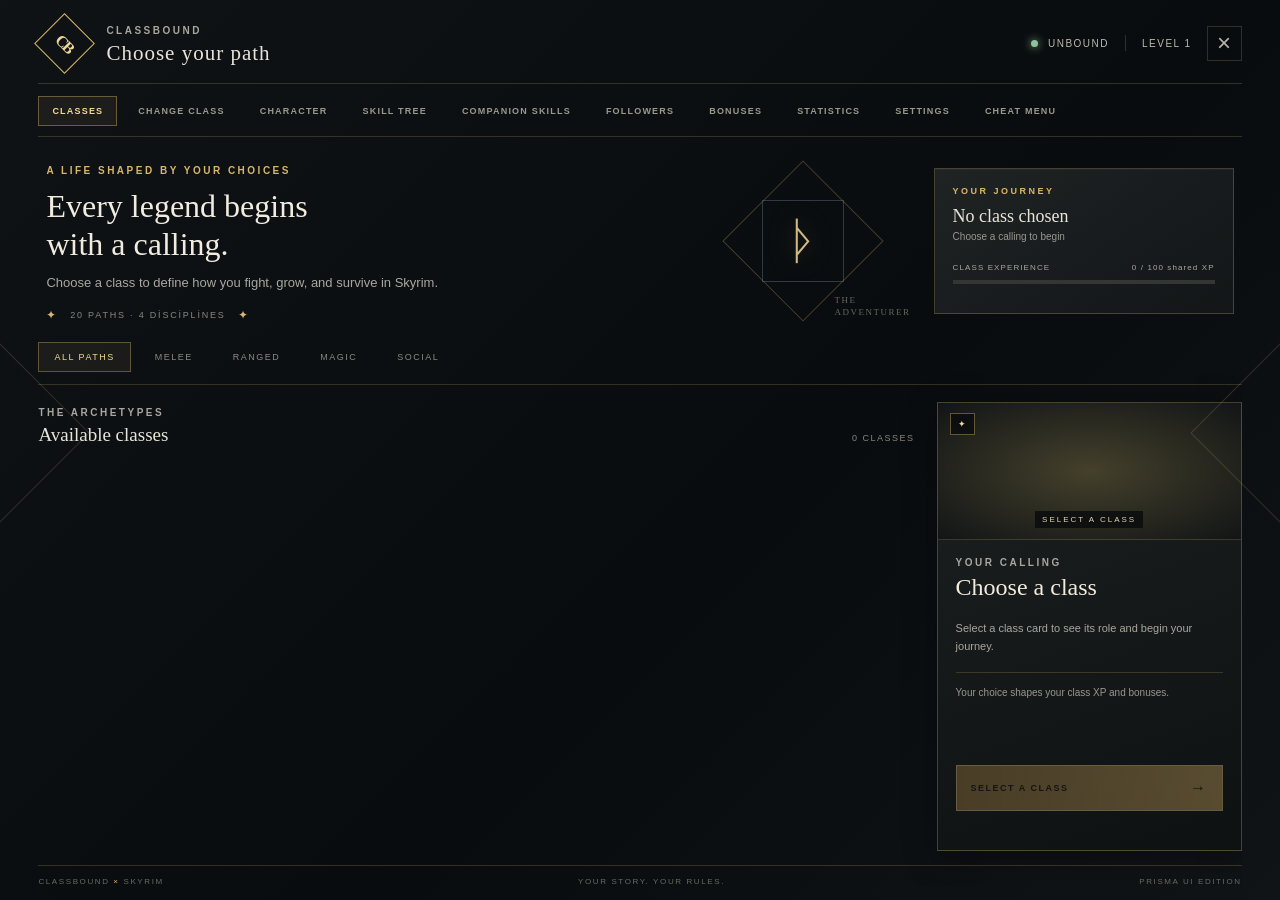
==== commit 18aee84d: "Release v0.2.2: Crafting batch XP, Starting gear/spells, Fortune Hunter perk, Keybinding UI, Followe" ====
--- a/Data/PrismaUI/views/ClassBound/index.html
+++ b/Data/PrismaUI/views/ClassBound/index.html
@@ -10,7 +10,7 @@
   <main class="app-shell">
     <header class="topbar">
       <div class="brand-mark">CB</div>
-      <div class="brand-copy"><span class="eyebrow">THE CLASSBOUND CODEX</span><h1>Choose your path</h1></div>
+      <div class="brand-copy"><span class="eyebrow">CLASSBOUND</span><h1>Choose your path</h1></div>
       <div class="top-status"><span class="status-dot"></span><span id="active-label">UNBOUND</span><span class="divider"></span><span id="level-label">LEVEL 1</span></div>
       <button class="icon-button" aria-label="Close" onclick="window.closeClassBound()">×</button>
     </header>
@@ -62,7 +62,7 @@
 
     <div class="page-panel" id="page-other" hidden>
       <section class="dynamic-panel">
-        <header class="dynamic-heading"><span class="eyebrow gold">CLASSBOUND CODEX</span><h2 id="dynamic-title">Character</h2><p id="dynamic-subtitle"></p></header>
+        <header class="dynamic-heading"><span class="eyebrow gold">CLASSBOUND</span><h2 id="dynamic-title">Character</h2><p id="dynamic-subtitle"></p></header>
         <div id="dynamic-content" class="dynamic-content"></div>
       </section>
       <footer class="bottom-bar"><span>CLASSBOUND <i>×</i> SKYRIM</span><span>YOUR STORY. YOUR RULES.</span><span id="dynamic-footer">PRISMA UI EDITION</span></footer>
--- a/Data/PrismaUI/views/ClassBound/styles.css
+++ b/Data/PrismaUI/views/ClassBound/styles.css
@@ -100,14 +100,69 @@
 .skill-follower-choice .follower-emblem{width:34px;height:34px;font-size:16px}
 .skill-follower-choice>span:last-child{min-width:0;overflow:hidden}.skill-follower-choice b,.skill-follower-choice small{display:block;overflow:hidden;text-overflow:ellipsis;white-space:nowrap}.skill-follower-choice b{font:12px Georgia,serif;color:#eee5d2}.skill-follower-choice small{margin-top:4px;color:#99958a;font:8px 'Segoe UI',sans-serif;letter-spacing:.5px}
 .companion-skill-detail{min-width:0}.companion-skill-detail>header{display:flex;align-items:baseline;gap:12px;margin-bottom:10px}.companion-skill-detail>header h3{margin:0;color:#eee5d2;font:18px Georgia,serif}.companion-skill-detail>header p{margin:0;color:#99958a;font:9px 'Segoe UI',sans-serif}
-.follower-roster{display:grid;grid-template-columns:repeat(2,minmax(0,1fr));gap:12px}
-.follower-card{min-width:0;padding:13px;background:linear-gradient(145deg,#1d2323,#101415);border:1px solid #dab86d3c;box-shadow:inset 2px 0 #dab86d35}
-.follower-card-head{display:flex;align-items:center;gap:10px;min-width:0}.follower-identity{display:flex;flex:1;flex-direction:column;min-width:0;gap:5px}.follower-identity b{overflow:hidden;text-overflow:ellipsis;white-space:nowrap;color:#eee5d2;font:16px Georgia,serif}.follower-identity small,.follower-assign-row small{color:#939084;font:8px 'Segoe UI',sans-serif;letter-spacing:1px}
-.follower-portrait{flex:0 0 58px;width:58px;height:76px;object-fit:cover;object-position:center 22%;border:1px solid #dab86d85;box-shadow:0 3px 12px #0009}
-.skill-follower-portrait{flex:0 0 38px;width:38px;height:48px;object-fit:cover;object-position:center 22%;border:1px solid #dab86d70}
-.follower-class-badge{max-width:105px;overflow:hidden;text-overflow:ellipsis;white-space:nowrap;padding:6px 8px;border:1px solid #dab86d3a;color:#dec486;font:8px 'Segoe UI',sans-serif;letter-spacing:.6px}
-.follower-card .follower-role-preview{margin:10px 0 8px;min-height:52px}.follower-progression{margin:8px 0}.progress-caption{display:flex;justify-content:space-between;gap:8px;color:#959184;font:8px 'Segoe UI',sans-serif;letter-spacing:.6px}.progress-caption b{color:#d2c49f;font-weight:500}.follower-progression .progress-line{margin:6px 0;height:3px}
-.follower-assign-row{display:grid;grid-template-columns:minmax(0,1fr) auto;align-items:end;gap:9px}.follower-assign-row label{display:grid;gap:5px;min-width:0}.follower-assign-row .select-control{width:100%;min-width:0;padding:8px;font-size:9px}.follower-assign{margin:0;padding:8px 10px;white-space:nowrap}.follower-assign span{margin-left:7px;color:#d9bd80}.follower-card .follower-hint{margin:7px 0 0}
+.follower-roster{display:grid;grid-template-columns:repeat(2,minmax(0,1fr));gap:14px}
+.follower-card{min-width:0;padding:16px 18px;background:linear-gradient(145deg,#1b2022,#101314);border:1px solid #dab86d42;box-shadow:inset 3px 0 #dab86d44, 0 6px 20px #0007;position:relative}
+.follower-card-head{display:flex;align-items:center;gap:14px;min-width:0}
+.follower-identity{display:flex;flex:1;flex-direction:column;min-width:0;gap:4px}
+.follower-identity b{overflow:hidden;text-overflow:ellipsis;white-space:nowrap;color:#f3ecde;font:500 18px Georgia,serif;letter-spacing:.3px}
+.follower-identity small{color:#a9a598;font:600 10px 'Segoe UI',sans-serif;letter-spacing:1px}
+.follower-portrait{flex:0 0 68px;width:68px;height:88px;object-fit:cover;object-position:center 22%;border:1px solid #dab86d99;box-shadow:0 4px 14px #000b}
+.skill-follower-portrait{flex:0 0 46px;width:46px;height:58px;object-fit:cover;object-position:center 22%;border:1px solid #dab86d80}
+.follower-class-badge{max-width:130px;overflow:hidden;text-overflow:ellipsis;white-space:nowrap;padding:6px 12px;border:1px solid #dab86d55;background:#dab86d14;color:#e8cf90;font:600 10px 'Segoe UI',sans-serif;letter-spacing:1px;text-transform:uppercase}
+.follower-card .follower-role-preview{margin:12px 0 10px;min-height:58px;padding:9px 12px;background:linear-gradient(110deg,#dab86d12,#131819);border:1px solid #dab86d38}
+.follower-role-preview img{width:46px;height:58px;object-fit:cover;border:1px solid #dab86d88}
+.follower-role-preview small{margin-bottom:4px;color:#a89b7e;font:600 9px 'Segoe UI',sans-serif;letter-spacing:1.4px}
+.follower-role-preview b{color:#f5eedf;font:16px Georgia,serif}
+.follower-role-preview em{display:block;margin-top:2px;color:#d8b66a;font:11px/1.3 'Segoe UI',sans-serif;font-style:normal}
+.follower-progression{margin:10px 0 6px}
+.progress-caption{display:flex;justify-content:space-between;gap:8px;color:#a8a395;font:600 9px 'Segoe UI',sans-serif;letter-spacing:.8px}
+.progress-caption b{color:#ded2af;font-weight:600}
+.follower-progression .progress-line{margin:6px 0;height:4px}
+
+/* Tactical Directives panel & custom select styling matching ClassBound / Skyrim UI */
+.follower-tactics-box{margin-top:12px;padding:12px 14px;background:linear-gradient(145deg,rgba(18,22,24,0.92),rgba(12,15,16,0.95));border:1px solid rgba(218,184,109,0.32);box-shadow:inset 0 0 16px rgba(0,0,0,0.4)}
+.tactics-box-header{display:flex;align-items:center;gap:8px;margin-bottom:10px;padding-bottom:6px;border-bottom:1px solid rgba(218,184,109,0.18)}
+.tactics-box-icon{color:#e2c77e;font-size:13px}
+.tactics-box-title{font:600 10px 'Segoe UI',sans-serif;color:#e8cf90;letter-spacing:1.4px}
+.tactics-box-role{margin-left:auto;font:9px 'Segoe UI',sans-serif;color:#9b978a;letter-spacing:.8px;overflow:hidden;text-overflow:ellipsis;white-space:nowrap}
+.tactics-controls-grid{display:grid;grid-template-columns:1fr 1fr;gap:12px}
+.tactics-field{display:flex;flex-direction:column;gap:5px;min-width:0;width:100%}
+.tactics-field-label{font:600 9px 'Segoe UI',sans-serif;color:#aba696;letter-spacing:1px}
+.tactics-select-wrap{display:block;width:100%;min-width:0}
+.tactics-select{display:block;width:100%;box-sizing:border-box;min-width:0;padding:8px 28px 8px 10px;font:500 11px Georgia,'Segoe UI',serif;color:#f3ecde;background-color:#141819;background-image:url("data:image/svg+xml,%3Csvg xmlns='http://www.w3.org/2000/svg' width='10' height='6' viewBox='0 0 10 6'%3E%3Cpath fill='%23d8b66a' d='M0 0l5 6 5-6z'/%3E%3C/svg%3E");background-repeat:no-repeat;background-position:calc(100% - 10px) center;border:1px solid rgba(218,184,109,0.38);appearance:none;-webkit-appearance:none;-moz-appearance:none;cursor:pointer;outline:none;border-radius:2px}
+.tactics-select:hover{border-color:#d8b66a;background-color:#1c2123}
+.tactics-select:focus{border-color:#f0d795;box-shadow:0 0 8px rgba(218,184,109,0.3)}
+.tactics-select option{background:#141819;color:#e8e4d9;padding:6px 10px}
+
+/* Collapsible Custom Dropdowns for Tactics */
+.tactics-dropdown{position:relative;width:100%}
+.tactics-dropdown-trigger{display:flex;align-items:center;justify-content:space-between;width:100%;box-sizing:border-box;min-width:0;padding:8px 12px;font:500 11px Georgia,'Segoe UI',serif;color:#f3ecde;background-color:#141819;border:1px solid rgba(218,184,109,0.38);border-radius:2px;cursor:pointer;outline:none;transition:border-color .15s}
+.tactics-dropdown-trigger:hover{border-color:#d8b66a;background-color:#1c2123}
+.tactics-dropdown.open .tactics-dropdown-trigger{border-color:#f0d795;box-shadow:0 0 8px rgba(218,184,109,0.3)}
+.tactics-selected-value{overflow:hidden;text-overflow:ellipsis;white-space:nowrap;text-align:left}
+.tactics-dropdown-arrow{font-size:11px;color:#d8b66a;transition:transform .2s ease;margin-left:6px;flex:none}
+.tactics-dropdown.open .tactics-dropdown-arrow{transform:rotate(180deg)}
+.tactics-dropdown-menu{display:flex;flex-direction:column;gap:5px;width:100%;margin-top:6px;padding:6px;background:linear-gradient(145deg,rgba(16,20,22,0.98),rgba(10,13,14,0.98));border:1px solid rgba(218,184,109,0.3);box-shadow:0 6px 16px rgba(0,0,0,0.6);border-radius:2px}
+.tactics-dropdown-menu[hidden]{display:none}
+
+.formation-btn{display:flex;align-items:center;gap:9px;width:100%;box-sizing:border-box;padding:6px 10px;background:#141819;border:1px solid rgba(218,184,109,0.22);color:#d0cbbf;cursor:pointer;border-radius:2px;text-align:left;transition:all .15s ease}
+.formation-btn:hover{background:#1e2426;border-color:#d8b66a;color:#f3ecde}
+.formation-btn.active{background:linear-gradient(90deg,rgba(218,184,109,0.22),rgba(20,24,25,0.9));border-color:#d8b66a;box-shadow:inset 2px 0 0 #d8b66a, 0 0 10px rgba(218,184,109,0.25)}
+.formation-btn .formation-icon{font-size:12px;color:#d8b66a;flex:none}
+.formation-btn .formation-text{display:flex;flex-direction:column;min-width:0;line-height:1.2}
+.formation-btn .formation-text b{font:500 11px Georgia,'Segoe UI',serif;color:#f3ecde}
+.formation-btn.active .formation-text b{color:#f5eedf}
+.formation-btn .formation-text small{font:9px 'Segoe UI',sans-serif;color:#8e8b80;letter-spacing:.3px}
+.formation-btn.active .formation-text small{color:#d8b66a}
+
+.follower-assign-row{display:grid;grid-template-columns:minmax(0,1fr) auto;align-items:end;gap:10px;margin-top:12px}
+.follower-assign-row label{display:flex;flex-direction:column;gap:5px;min-width:0}
+.follower-assign-row label small{color:#aba696;font:600 9px 'Segoe UI',sans-serif;letter-spacing:1px}
+.follower-assign-row .select-control{display:block;width:100%;box-sizing:border-box;min-width:0;padding:8px 28px 8px 10px;font:500 11px Georgia,'Segoe UI',serif;color:#f3ecde;background-color:#141819;background-image:url("data:image/svg+xml,%3Csvg xmlns='http://www.w3.org/2000/svg' width='10' height='6' viewBox='0 0 10 6'%3E%3Cpath fill='%23d8b66a' d='M0 0l5 6 5-6z'/%3E%3C/svg%3E");background-repeat:no-repeat;background-position:calc(100% - 10px) center;border:1px solid rgba(218,184,109,0.38);appearance:none;-webkit-appearance:none;-moz-appearance:none;cursor:pointer;border-radius:2px}
+.follower-assign-row .select-control:hover{border-color:#d8b66a;background-color:#1c2123}
+.follower-assign{margin:0;padding:9px 14px;font:600 10px 'Segoe UI',sans-serif;letter-spacing:.8px;white-space:nowrap}
+.follower-assign span{margin-left:7px;color:#d9bd80}
+.follower-card .follower-hint{margin:8px 0 0;font-size:10px;color:#d8b66a}
 @media(max-width:1250px){.skill-grid{grid-template-columns:repeat(4,minmax(0,1fr))}}
 @media(max-width:950px){.skill-grid{grid-template-columns:repeat(3,minmax(0,1fr))}.companion-skill-layout{grid-template-columns:175px minmax(0,1fr)}.follower-roster{grid-template-columns:1fr}}
 @media(max-width:680px){.skill-grid{grid-template-columns:repeat(2,minmax(0,1fr))}.companion-skill-layout{grid-template-columns:1fr}.skill-follower-list{grid-template-columns:repeat(2,minmax(0,1fr));max-height:150px}.companion-skill-detail>header{display:block}.follower-assign-row{grid-template-columns:1fr}.follower-assign{width:100%}}
